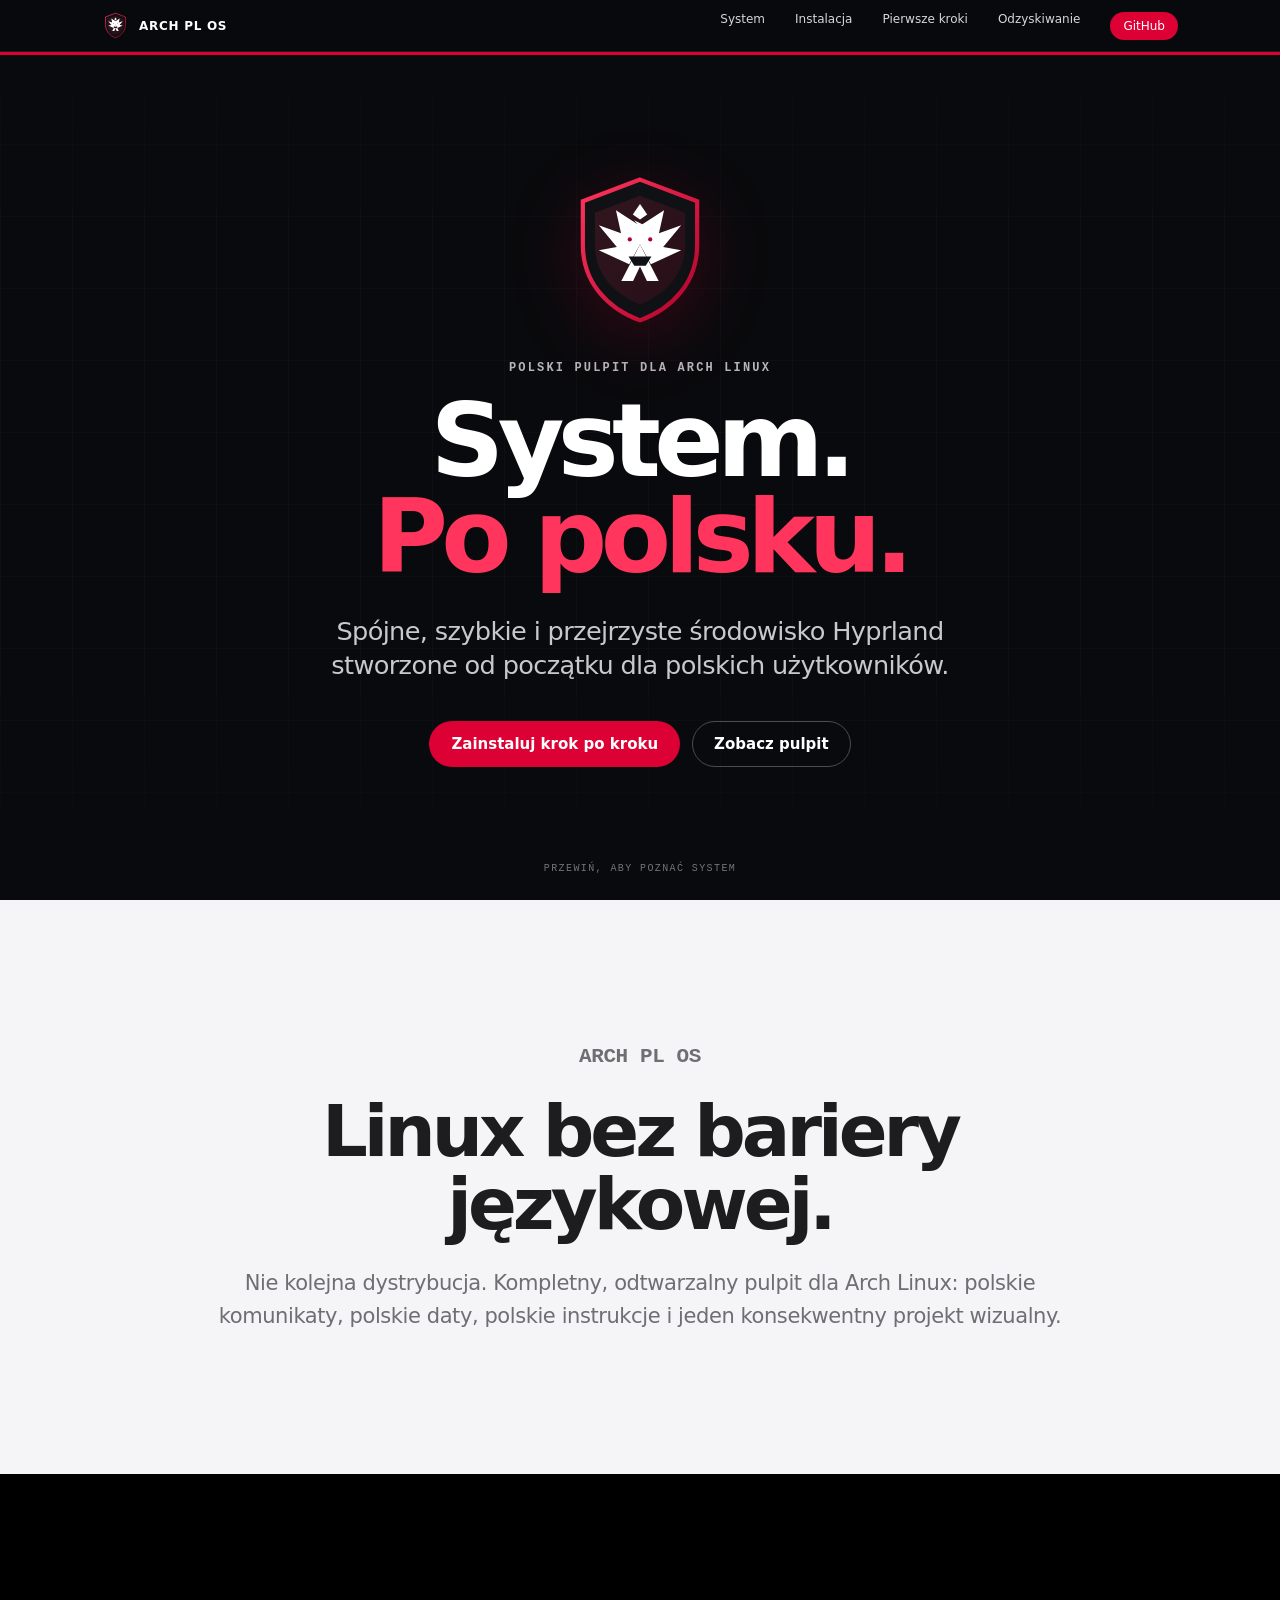
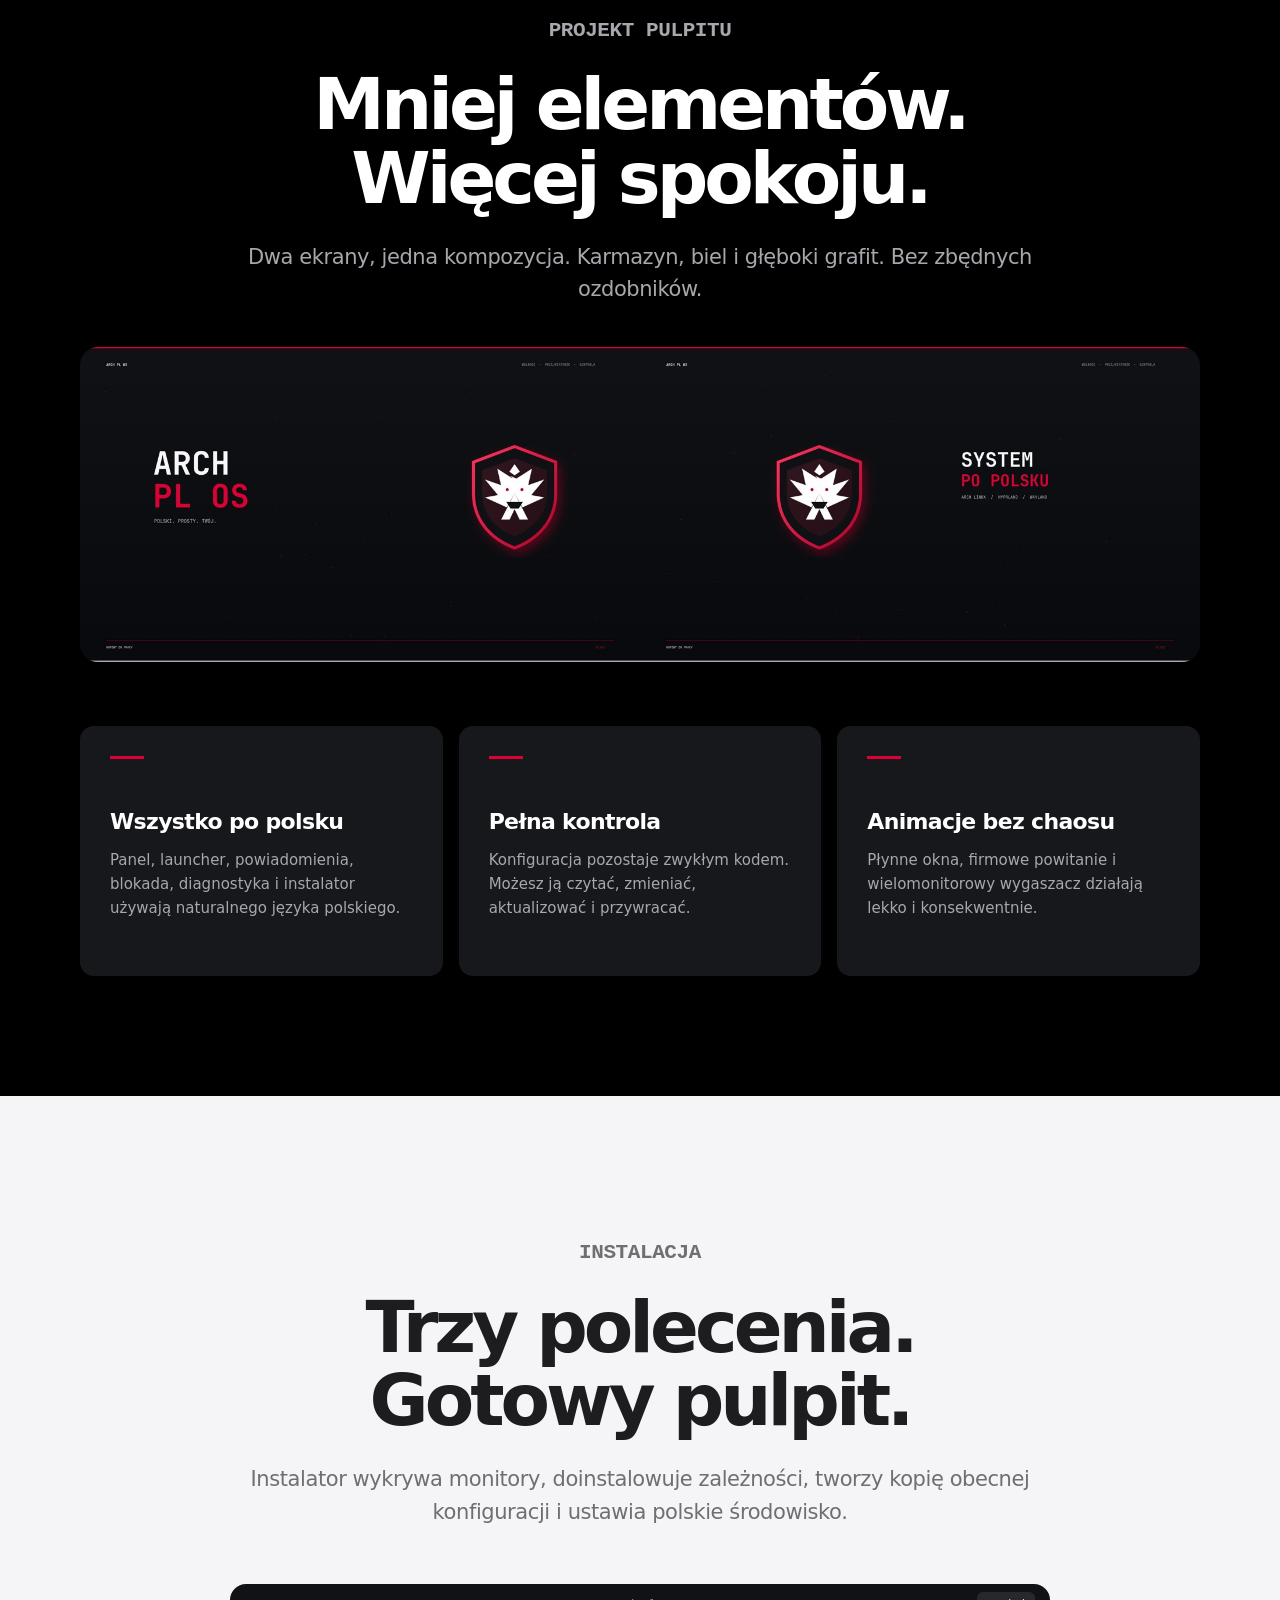
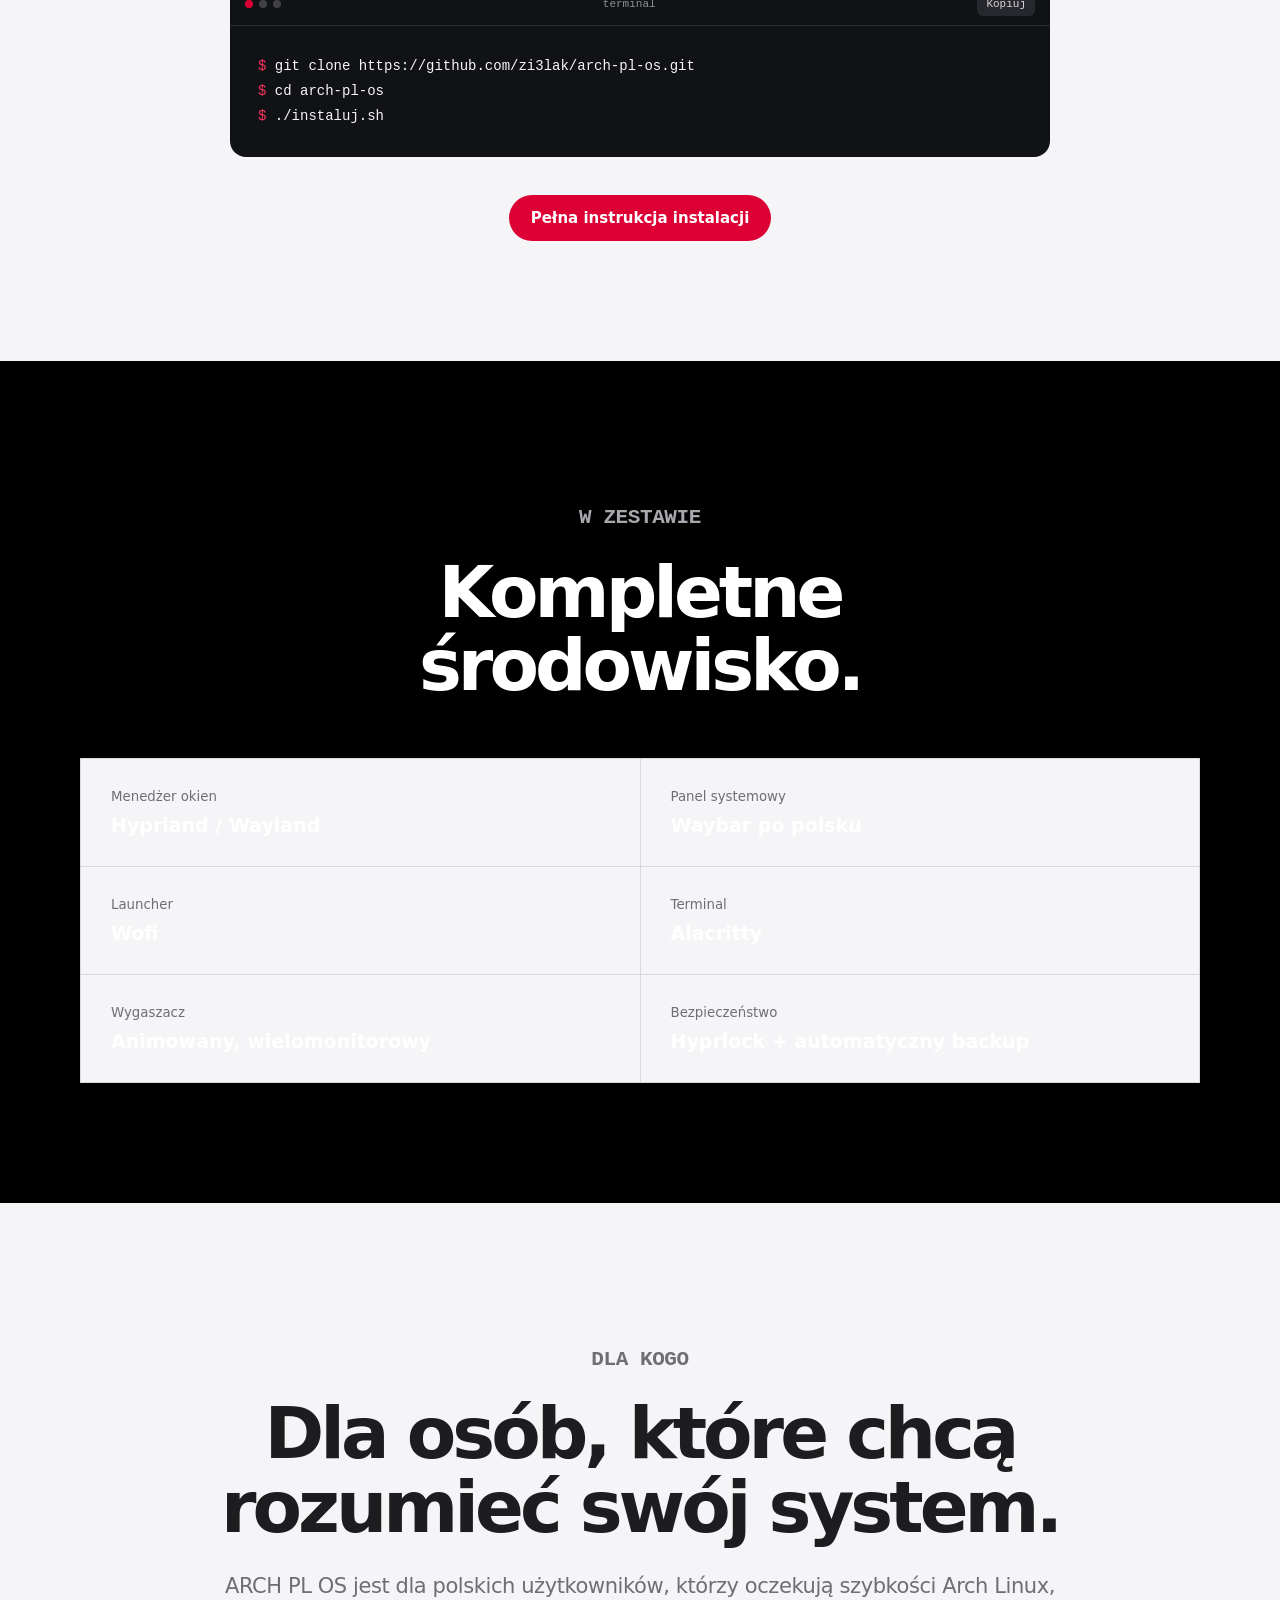
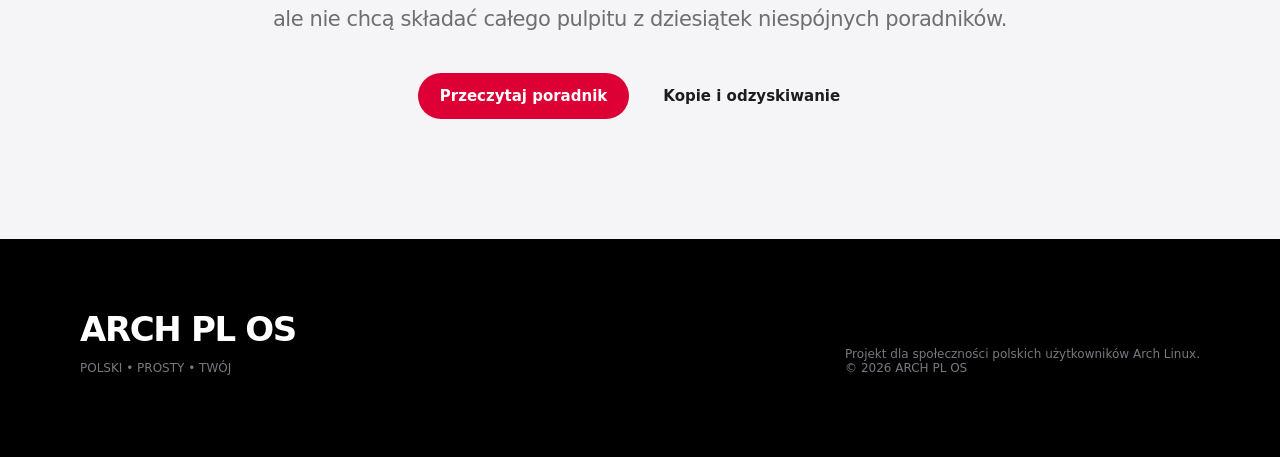
==== docs/index.html @ 4a1f014d "feat: uruchom ARCH PL OS dla polskich użytkowników" ====
<!doctype html>
<html lang="pl">
<head>
<meta charset="utf-8"><meta name="viewport" content="width=device-width,initial-scale=1">
<meta name="description" content="ARCH PL OS — minimalistyczny, całkowicie polski pulpit dla Arch Linux i Hyprland.">
<meta name="theme-color" content="#090a0d"><title>ARCH PL OS — system po polsku</title>
<link rel="icon" href="assets/logo.svg"><link rel="stylesheet" href="assets/strona.css">
</head>
<body>
<nav class="nav"><div class="nav-in"><a class="brand" href="index.html"><img src="assets/logo.svg" alt=""><span>ARCH PL OS</span></a><button class="menu" aria-label="Otwórz menu" aria-expanded="false">☰</button><div class="nav-links"><a href="#system">System</a><a href="instalacja.html">Instalacja</a><a href="pierwsze-kroki.html">Pierwsze kroki</a><a href="odzyskiwanie.html">Odzyskiwanie</a><a class="nav-cta" href="https://github.com/zi3lak/arch-pl-os">GitHub</a></div></div></nav>
<header class="hero"><div class="hero-grid"></div><div class="hero-content"><img class="hero-logo" src="assets/logo.svg" alt="Logo ARCH PL OS"><p class="eyebrow">Polski pulpit dla Arch Linux</p><h1>System.<br><span>Po polsku.</span></h1><p class="lead">Spójne, szybkie i przejrzyste środowisko Hyprland stworzone od początku dla polskich użytkowników.</p><div class="actions"><a class="btn btn-red" href="instalacja.html">Zainstaluj krok po kroku</a><a class="btn btn-ghost" href="#zobacz">Zobacz pulpit</a></div></div><div class="scroll-cue">PRZEWIŃ, ABY POZNAĆ SYSTEM</div></header>
<main>
<section class="section" id="system"><div class="wrap intro reveal"><p class="kicker">ARCH PL OS</p><h2>Linux bez bariery językowej.</h2><p>Nie kolejna dystrybucja. Kompletny, odtwarzalny pulpit dla Arch Linux: polskie komunikaty, polskie daty, polskie instrukcje i jeden konsekwentny projekt wizualny.</p></div></section>
<section class="section dark" id="zobacz"><div class="wrap"><div class="intro reveal"><p class="kicker">Projekt pulpitu</p><h2>Mniej elementów.<br>Więcej spokoju.</h2><p>Dwa ekrany, jedna kompozycja. Karmazyn, biel i głęboki grafit. Bez zbędnych ozdobników.</p></div><div class="screen reveal"><img src="assets/pulpit.jpg" alt="ARCH PL OS na dwóch monitorach 4K" loading="lazy"></div><div class="features">
<article class="feature reveal"><div class="feature-mark"></div><h3>Wszystko po polsku</h3><p>Panel, launcher, powiadomienia, blokada, diagnostyka i instalator używają naturalnego języka polskiego.</p></article>
<article class="feature reveal"><div class="feature-mark"></div><h3>Pełna kontrola</h3><p>Konfiguracja pozostaje zwykłym kodem. Możesz ją czytać, zmieniać, aktualizować i przywracać.</p></article>
<article class="feature reveal"><div class="feature-mark"></div><h3>Animacje bez chaosu</h3><p>Płynne okna, firmowe powitanie i wielomonitorowy wygaszacz działają lekko i konsekwentnie.</p></article>
</div></div></section>
<section class="section"><div class="wrap intro reveal"><p class="kicker">Instalacja</p><h2>Trzy polecenia.<br>Gotowy pulpit.</h2><p>Instalator wykrywa monitory, doinstalowuje zależności, tworzy kopię obecnej konfiguracji i ustawia polskie środowisko.</p></div><div class="install-box reveal"><div class="install-bar"><span class="dots"><i></i><i></i><i></i></span><span>terminal</span><button class="copy" data-copy="#instalacja-kod">Kopiuj</button></div><pre id="instalacja-kod"><code><span class="prompt">$</span> git clone https://github.com/zi3lak/arch-pl-os.git
<span class="prompt">$</span> cd arch-pl-os
<span class="prompt">$</span> ./instaluj.sh</code></pre></div><div class="actions"><a class="btn btn-red" href="instalacja.html">Pełna instrukcja instalacji</a></div></section>
<section class="section dark"><div class="wrap"><div class="intro reveal"><p class="kicker">W zestawie</p><h2>Kompletne środowisko.</h2></div><div class="specs reveal">
<div class="spec"><small>Menedżer okien</small><strong>Hyprland / Wayland</strong></div><div class="spec"><small>Panel systemowy</small><strong>Waybar po polsku</strong></div><div class="spec"><small>Launcher</small><strong>Wofi</strong></div><div class="spec"><small>Terminal</small><strong>Alacritty</strong></div><div class="spec"><small>Wygaszacz</small><strong>Animowany, wielomonitorowy</strong></div><div class="spec"><small>Bezpieczeństwo</small><strong>Hyprlock + automatyczny backup</strong></div>
</div></div></section>
<section class="section"><div class="wrap intro reveal"><p class="kicker">Dla kogo</p><h2>Dla osób, które chcą rozumieć swój system.</h2><p>ARCH PL OS jest dla polskich użytkowników, którzy oczekują szybkości Arch Linux, ale nie chcą składać całego pulpitu z dziesiątek niespójnych poradników.</p><div class="actions"><a class="btn btn-red" href="pierwsze-kroki.html">Przeczytaj poradnik</a><a class="btn" href="odzyskiwanie.html">Kopie i odzyskiwanie</a></div></div></section>
</main>
<footer class="footer"><div class="footer-in"><div><h2>ARCH PL OS</h2><p>POLSKI • PROSTY • TWÓJ</p></div><p>Projekt dla społeczności polskich użytkowników Arch Linux.<br>© 2026 ARCH PL OS</p></div></footer>
<script src="assets/strona.js"></script>
</body></html>
---- docs/assets/strona.css ----
:root{--red:#dc0034;--red2:#ff355d;--black:#090a0d;--ink:#1d1d1f;--paper:#f5f5f7;--white:#fff;--muted:#6e6e73;--line:#d7d7dc;--max:1120px}*{box-sizing:border-box}html{scroll-behavior:smooth}body{margin:0;font-family:system-ui,-apple-system,"Segoe UI",Roboto,Arial,sans-serif;color:var(--ink);background:var(--paper);-webkit-font-smoothing:antialiased}a{color:inherit;text-decoration:none}button{font:inherit}.nav{position:fixed;z-index:50;inset:0 0 auto;height:52px;background:rgba(9,10,13,.82);backdrop-filter:saturate(150%) blur(18px);color:#fff;border-bottom:1px solid rgba(255,255,255,.08)}.nav-in{max-width:var(--max);height:100%;margin:auto;padding:0 22px;display:flex;align-items:center;justify-content:space-between}.brand{display:flex;align-items:center;gap:10px;font-size:12px;font-weight:700;letter-spacing:.06em}.brand img{width:27px;height:27px}.nav-links{display:flex;gap:30px;font-size:12px;color:#d7d7dc}.nav-links a:hover{color:#fff}.nav-cta{padding:7px 13px;background:var(--red);border-radius:999px;color:#fff!important}.menu{display:none;border:0;background:none;color:#fff;font-size:22px}.hero{min-height:100svh;background:var(--black);color:#fff;display:grid;place-items:center;position:relative;overflow:hidden;padding:110px 24px 70px}.hero:before{content:"";position:absolute;left:0;right:0;top:52px;height:3px;background:var(--red)}.hero-grid{position:absolute;inset:0;background-image:linear-gradient(rgba(255,255,255,.025) 1px,transparent 1px),linear-gradient(90deg,rgba(255,255,255,.025) 1px,transparent 1px);background-size:72px 72px;mask-image:linear-gradient(to bottom,transparent,black 25%,black 75%,transparent)}.hero-content{position:relative;text-align:center;max-width:980px}.hero-logo{width:154px;height:154px;filter:drop-shadow(0 16px 34px rgba(220,0,52,.2));animation:oddech 5s ease-in-out infinite}.eyebrow{font:600 12px/1.3 ui-monospace,SFMono-Regular,Menlo,monospace;letter-spacing:.18em;color:#b5b5ba;text-transform:uppercase;margin:30px 0 16px}.hero h1{font-size:clamp(54px,8vw,112px);line-height:.94;letter-spacing:-.065em;margin:0;font-weight:700}.hero h1 span{color:var(--red2)}.lead{font-size:clamp(19px,2vw,27px);line-height:1.35;color:#c8c8cd;max-width:680px;margin:28px auto 0;letter-spacing:-.025em}.actions{display:flex;justify-content:center;gap:12px;margin-top:38px;flex-wrap:wrap}.btn{display:inline-flex;align-items:center;justify-content:center;min-height:46px;padding:0 21px;border-radius:999px;border:1px solid transparent;font-size:15px;font-weight:600;cursor:pointer}.btn-red{background:var(--red);color:#fff}.btn-red:hover{background:var(--red2)}.btn-ghost{border-color:#4b4c52;color:#fff;background:transparent}.btn-ghost:hover{border-color:#fff}.scroll-cue{position:absolute;bottom:26px;font:10px ui-monospace,monospace;color:#73747a;letter-spacing:.14em}.section{padding:120px 24px}.wrap{max-width:var(--max);margin:auto}.intro{text-align:center;max-width:850px;margin:auto}.kicker{font:700 12px ui-monospace,monospace;letter-spacing:.16em;color:var(--red);text-transform:uppercase}.section h2{font-size:clamp(40px,6vw,72px);line-height:1.02;letter-spacing:-.055em;margin:20px 0 26px}.intro p,.body-lg{font-size:21px;line-height:1.55;color:var(--muted);letter-spacing:-.02em}.screen{padding-top:20px}.screen img{display:block;width:100%;border-radius:18px;box-shadow:0 32px 90px rgba(0,0,0,.2)}.dark{background:#000;color:#fff}.dark .body-lg,.dark .intro p{color:#a7a7ad}.features{display:grid;grid-template-columns:repeat(3,1fr);gap:16px;margin-top:64px}.feature{background:#17181c;border-radius:14px;padding:30px;min-height:250px}.feature-mark{width:34px;height:3px;background:var(--red);margin-bottom:50px}.feature h3{font-size:22px;letter-spacing:-.03em;margin:0 0 14px}.feature p{color:#a7a7ad;line-height:1.6;margin:0;font-size:15px}.install-box{max-width:820px;margin:55px auto 0;background:#111216;color:#f7f7f9;border-radius:16px;overflow:hidden;text-align:left}.install-bar{height:42px;padding:0 15px;display:flex;align-items:center;justify-content:space-between;border-bottom:1px solid #2a2b30;font:11px ui-monospace,monospace;color:#8f9098}.dots{display:flex;gap:6px}.dots i{display:block;width:8px;height:8px;border-radius:50%;background:#404147}.dots i:first-child{background:var(--red)}pre{margin:0;padding:28px;overflow:auto;font:14px/1.8 ui-monospace,SFMono-Regular,Menlo,monospace}code .prompt{color:var(--red2)}.copy{border:0;background:#27282d;color:#d7d7dc;border-radius:6px;padding:6px 9px;font:11px ui-monospace,monospace;cursor:pointer}.copy:hover{color:#fff}.steps{counter-reset:krok;max-width:840px;margin:55px auto 0}.step{counter-increment:krok;display:grid;grid-template-columns:56px 1fr;gap:22px;padding:30px 0;border-top:1px solid var(--line)}.step:before{content:counter(krok,decimal-leading-zero);font:700 13px ui-monospace,monospace;color:var(--red)}.step h3{margin:0 0 8px;font-size:21px}.step p{margin:0;color:var(--muted);line-height:1.6}.specs{display:grid;grid-template-columns:1fr 1fr;gap:1px;background:var(--line);border:1px solid var(--line);margin-top:55px}.spec{background:var(--paper);padding:30px}.spec small{display:block;color:var(--muted);margin-bottom:10px}.spec strong{font-size:19px}.footer{background:#000;color:#fff;padding:70px 24px}.footer-in{max-width:var(--max);margin:auto;display:flex;justify-content:space-between;align-items:end;gap:30px}.footer h2{font-size:34px;letter-spacing:-.04em;margin:0}.footer p{color:#777880;font-size:12px}.subhero{padding:150px 24px 80px;background:#fff;border-bottom:1px solid var(--line)}.subhero .wrap{max-width:880px}.subhero h1{font-size:clamp(46px,7vw,84px);line-height:1;letter-spacing:-.06em;margin:18px 0}.subhero p{font-size:21px;color:var(--muted);line-height:1.5}.article{max-width:880px;margin:auto;padding:80px 24px 120px}.article h2{font-size:34px;letter-spacing:-.04em;margin:70px 0 20px}.article h3{font-size:22px;margin:42px 0 14px}.article p,.article li{font-size:17px;line-height:1.7;color:#4d4e54}.article ol,.article ul{padding-left:25px}.note{border-left:3px solid var(--red);background:#fff;padding:20px 24px;margin:28px 0}.code{background:#111216;color:#f7f7f9;border-radius:12px;padding:22px;overflow:auto;font:14px/1.7 ui-monospace,monospace}.reveal{opacity:0;transform:translateY(28px);transition:opacity .8s ease,transform .8s cubic-bezier(.22,1,.36,1)}.reveal.widoczny{opacity:1;transform:none}@keyframes oddech{50%{transform:translateY(-8px);filter:drop-shadow(0 20px 42px rgba(220,0,52,.32))}}@media(prefers-reduced-motion:reduce){*{scroll-behavior:auto!important}.hero-logo{animation:none}.reveal{opacity:1;transform:none;transition:none}}@media(max-width:760px){.nav-links{display:none;position:absolute;top:52px;left:0;right:0;background:#090a0d;padding:25px;flex-direction:column}.nav-links.otwarte{display:flex}.menu{display:block}.features{grid-template-columns:1fr}.section{padding:85px 20px}.specs{grid-template-columns:1fr}.footer-in{align-items:start;flex-direction:column}.hero h1{font-size:56px}.hero-logo{width:120px;height:120px}}
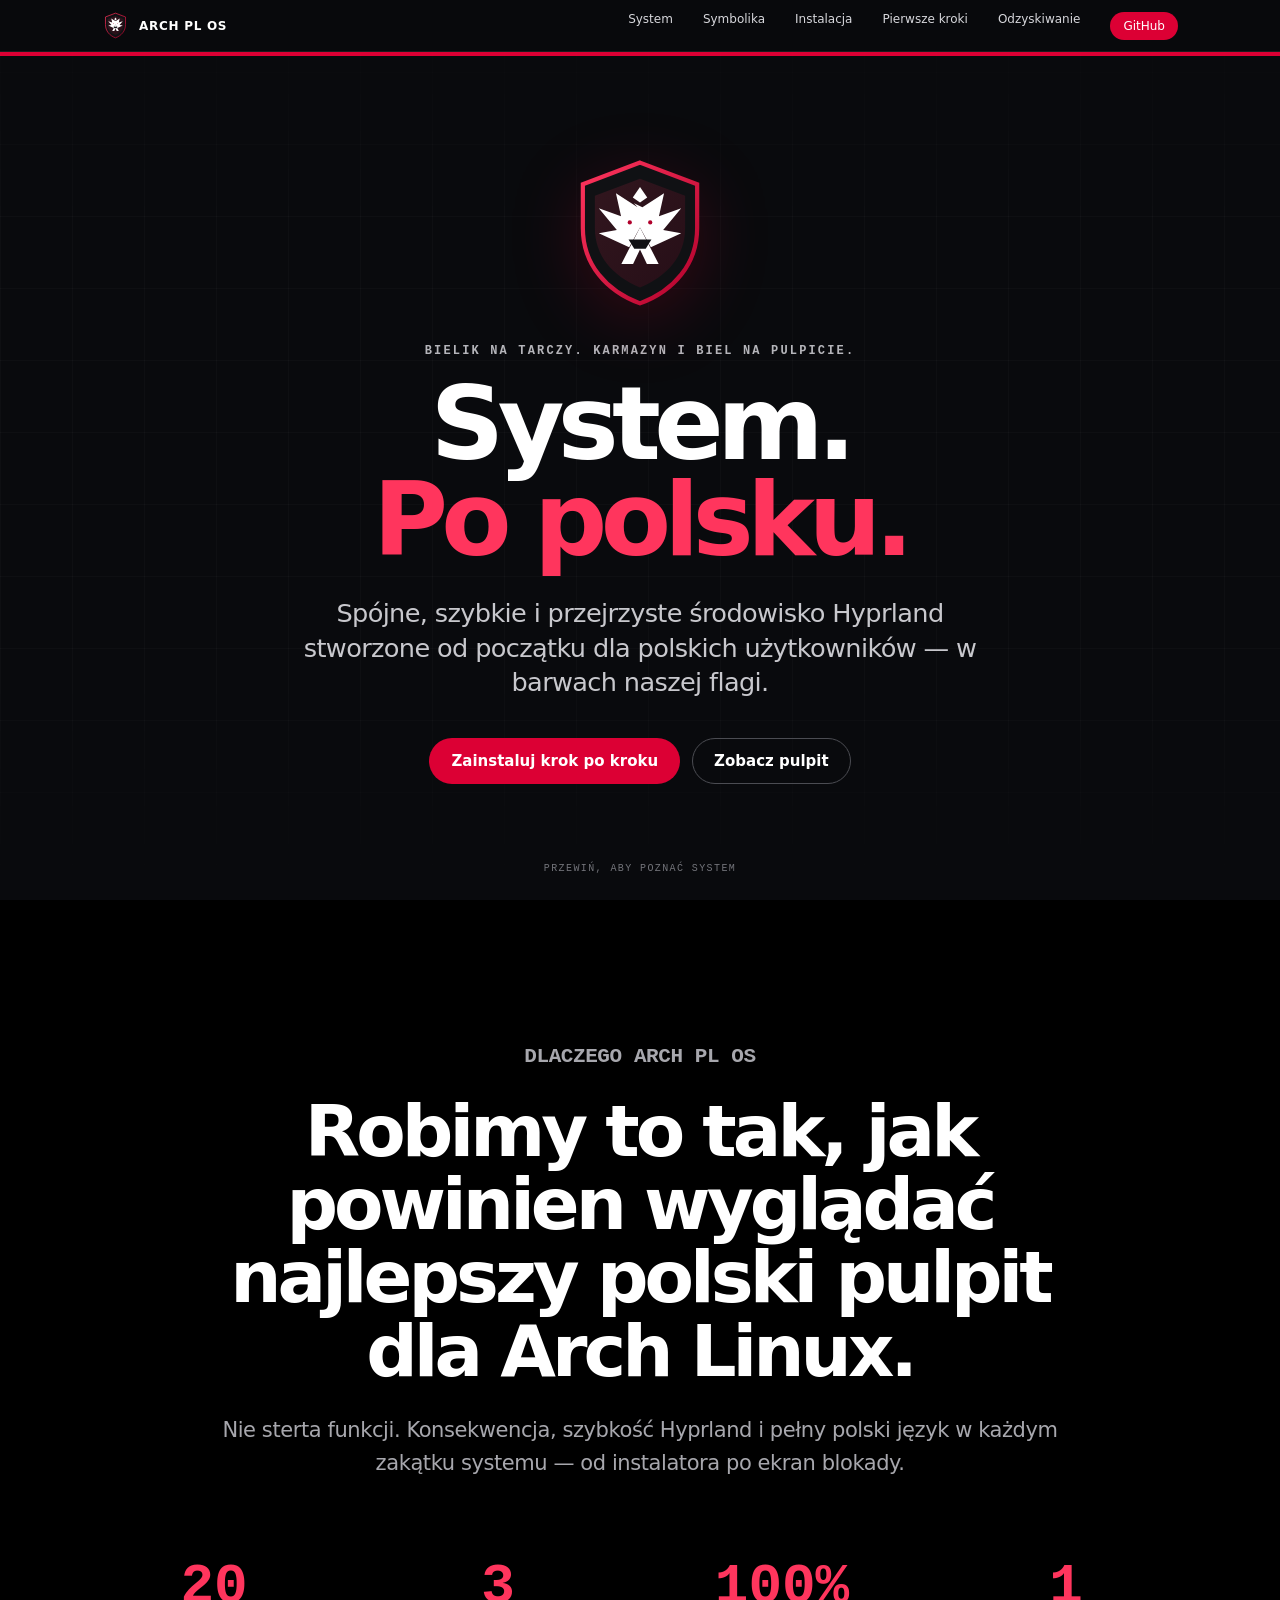
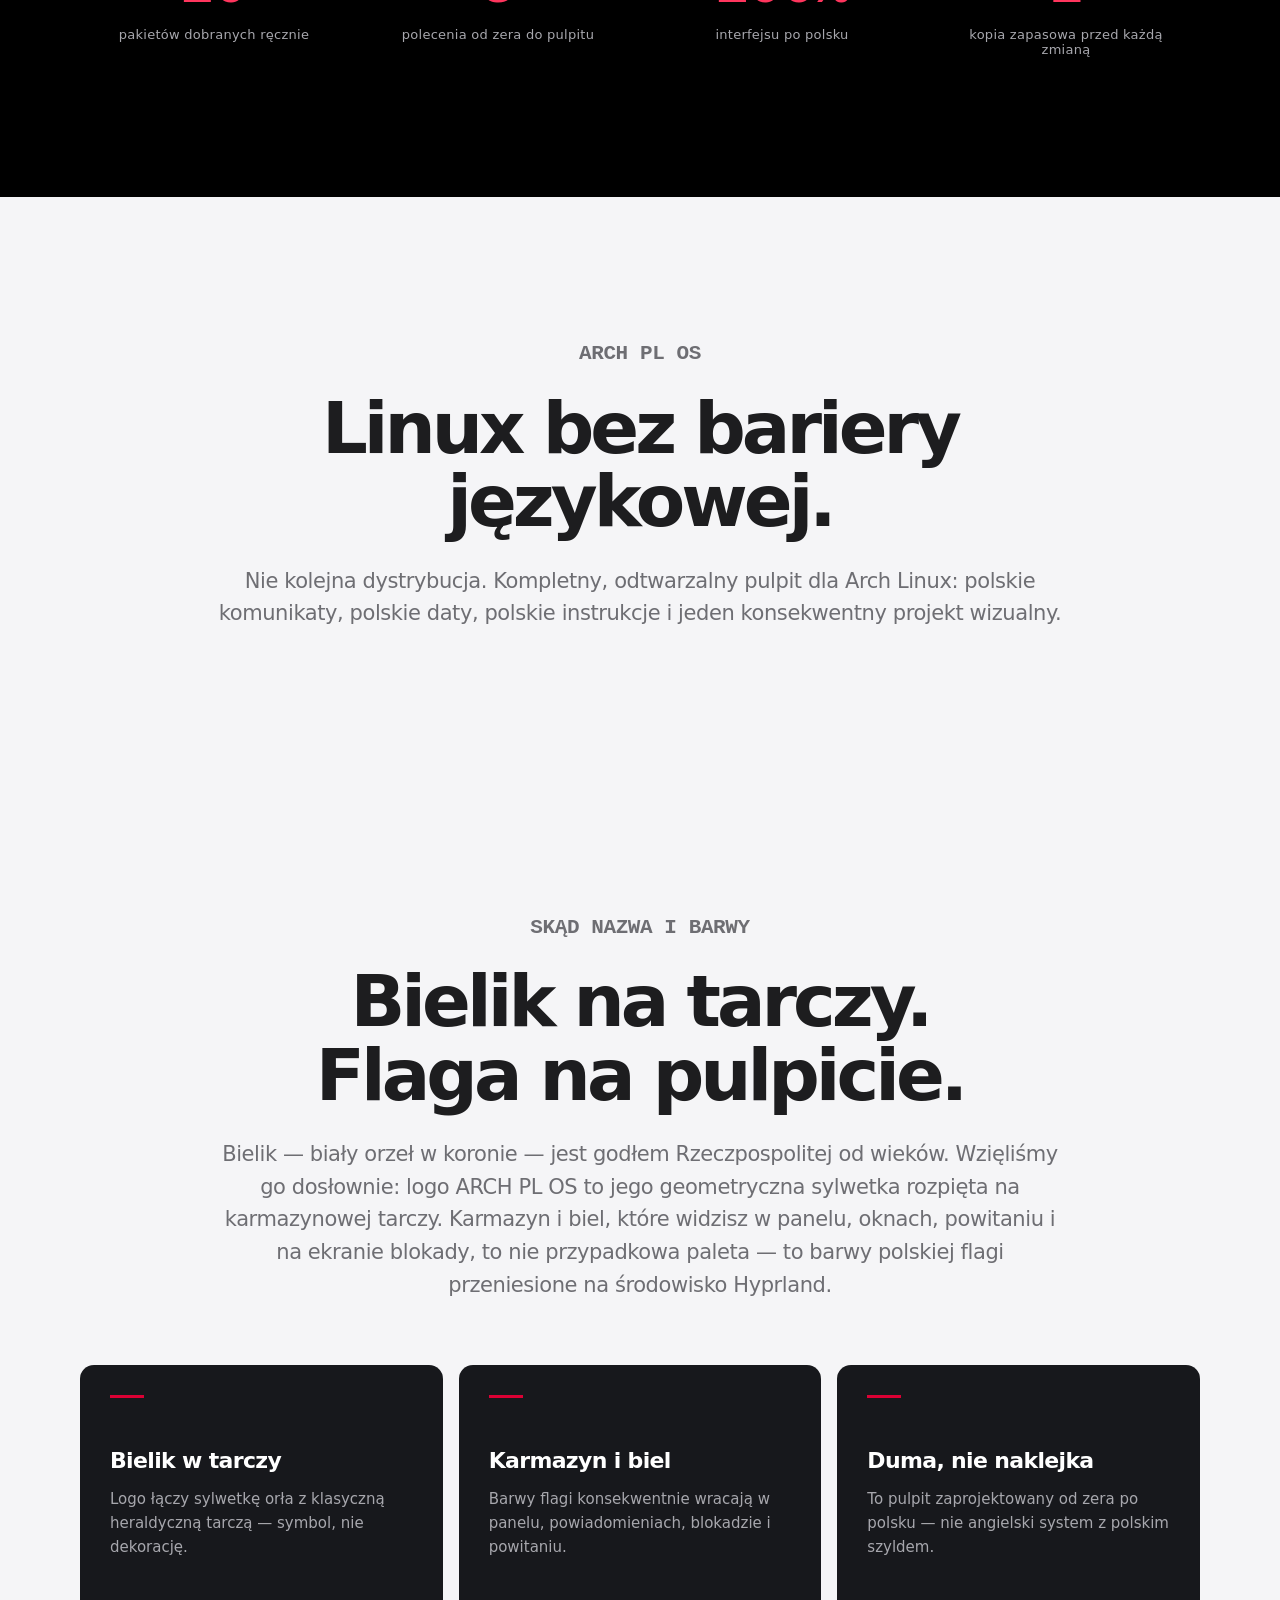
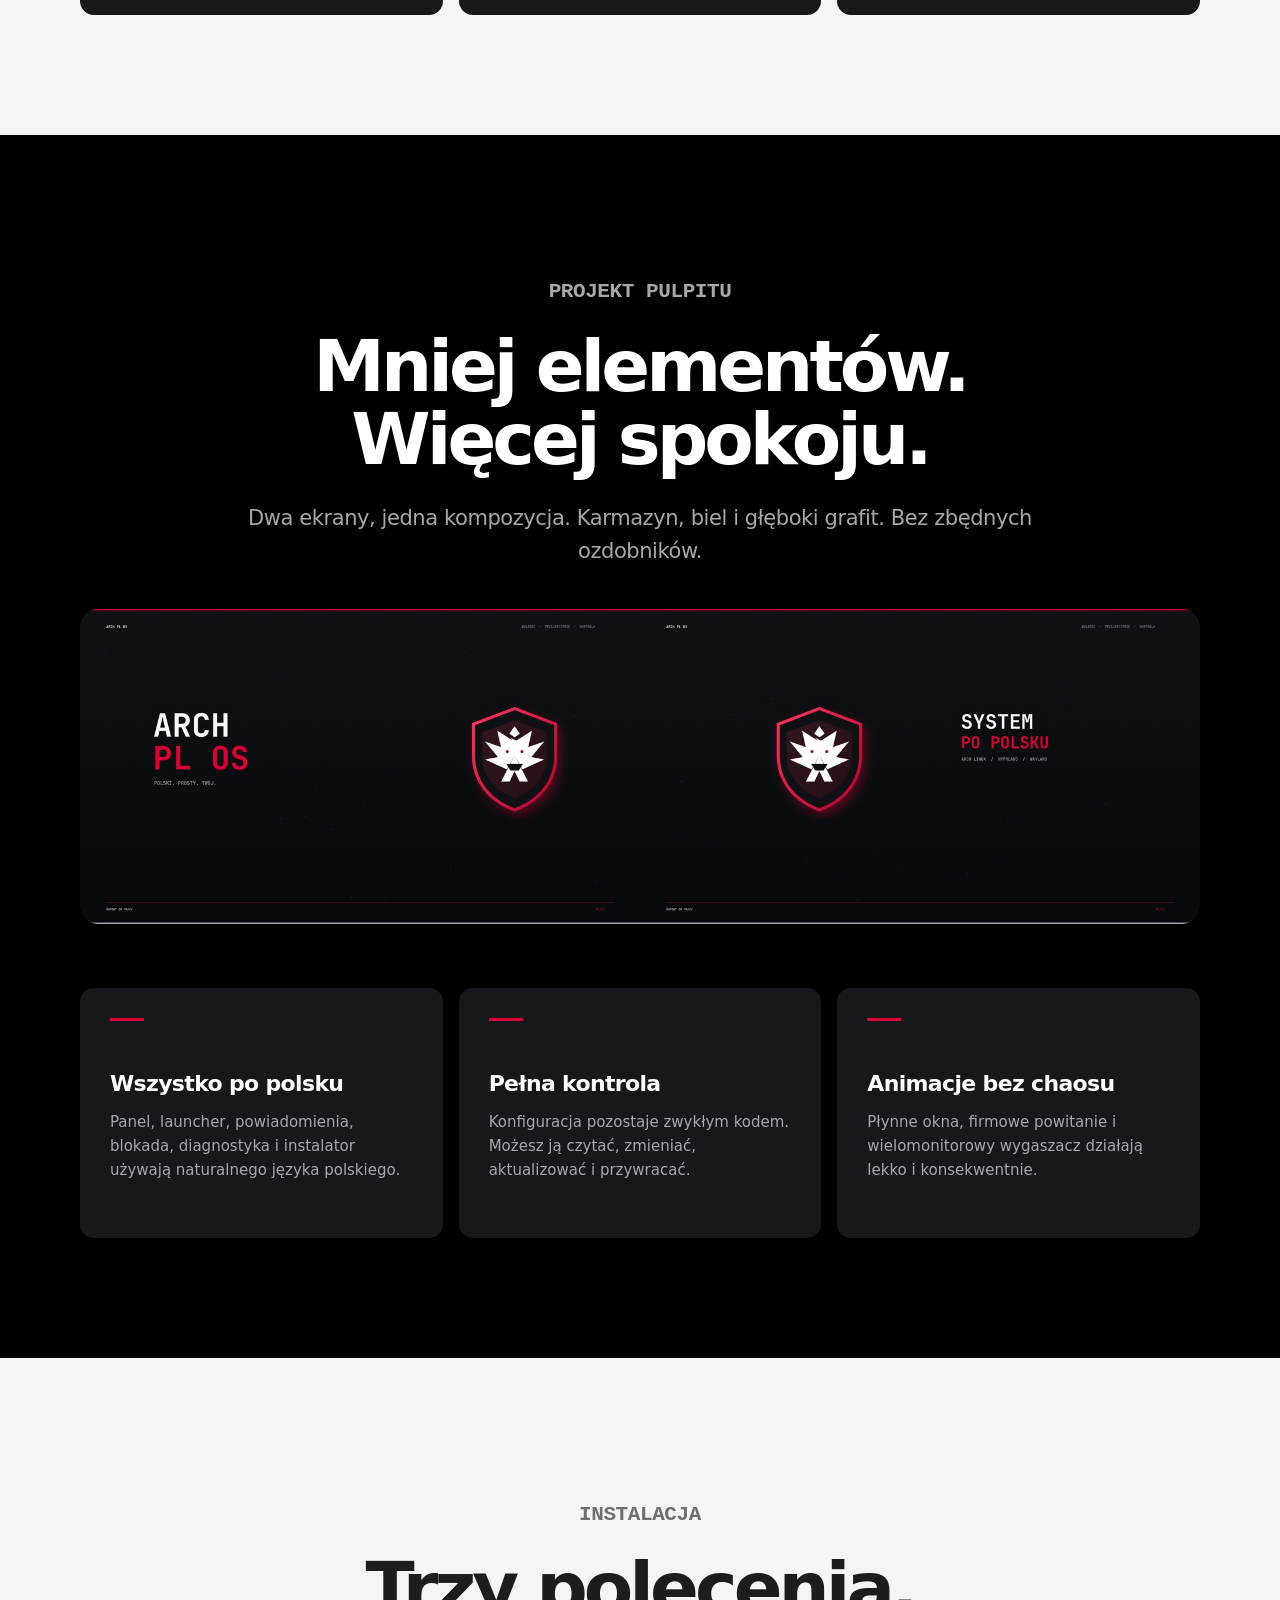
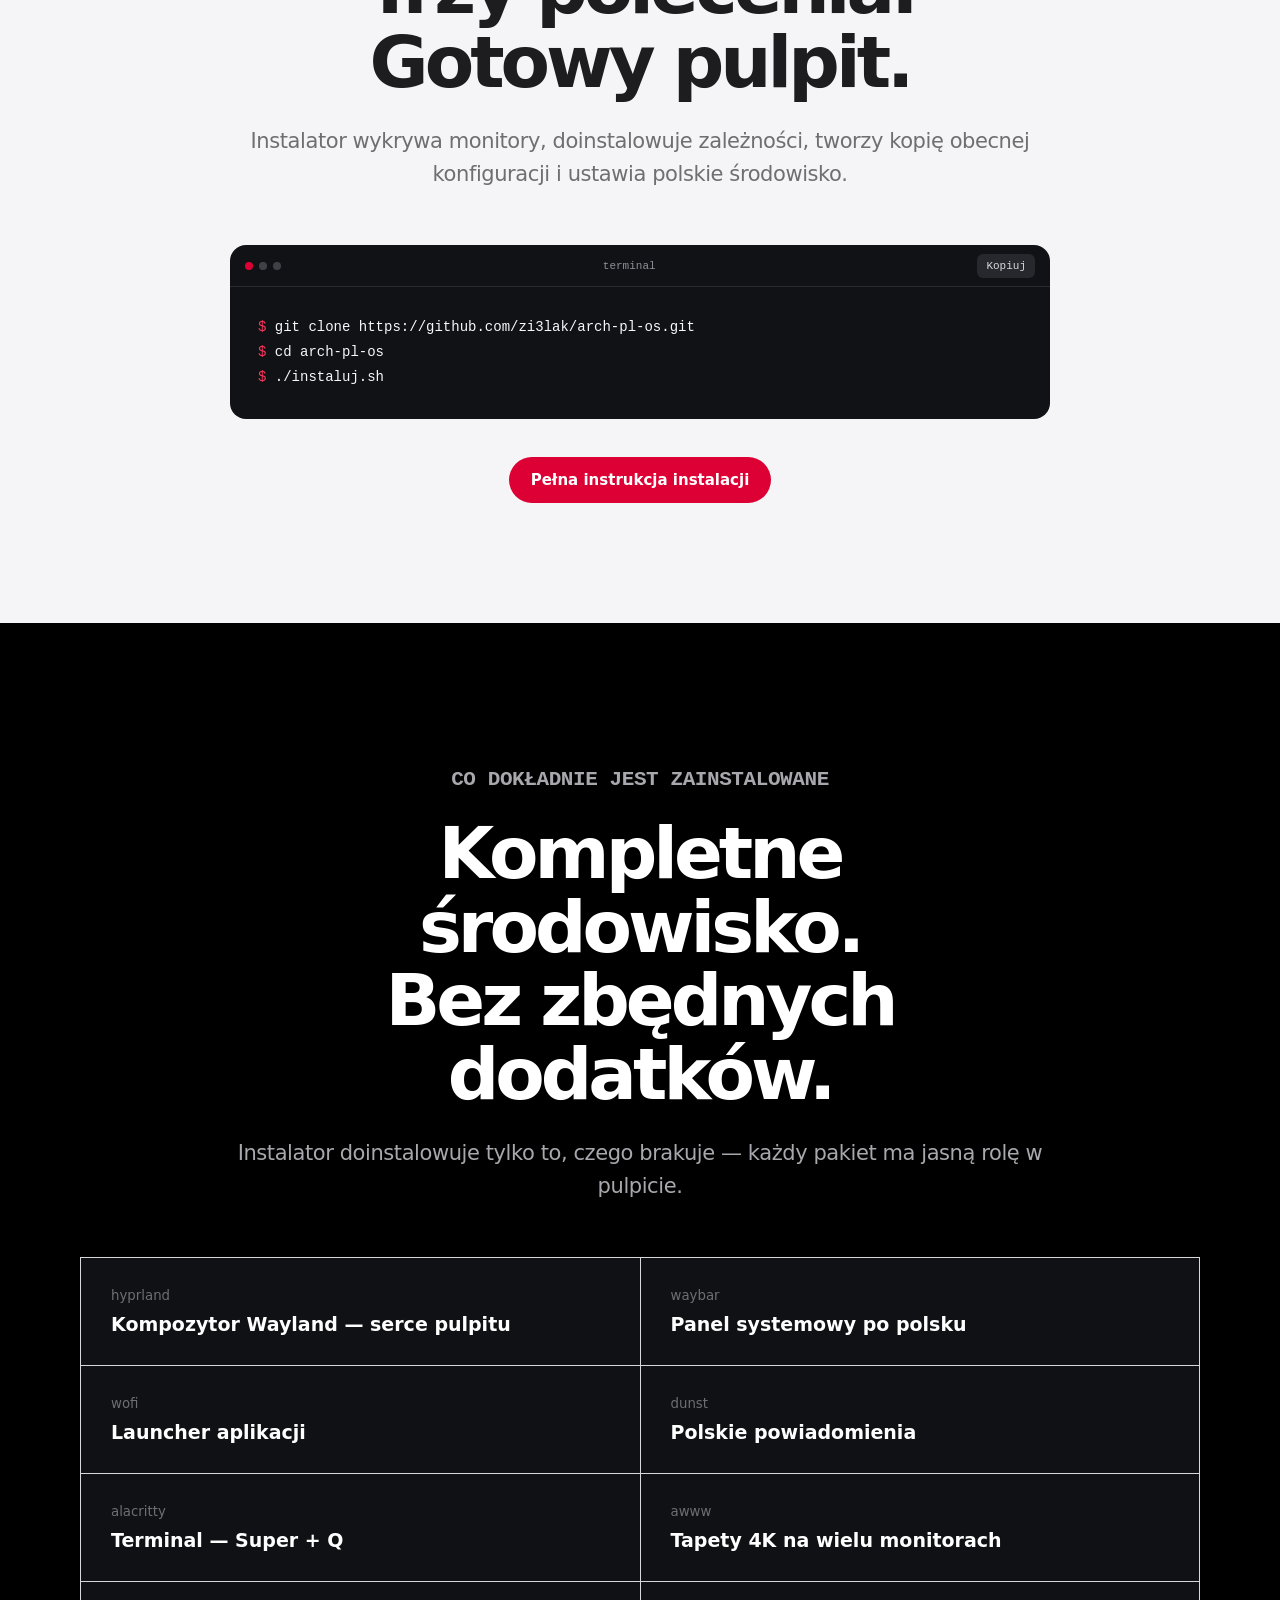
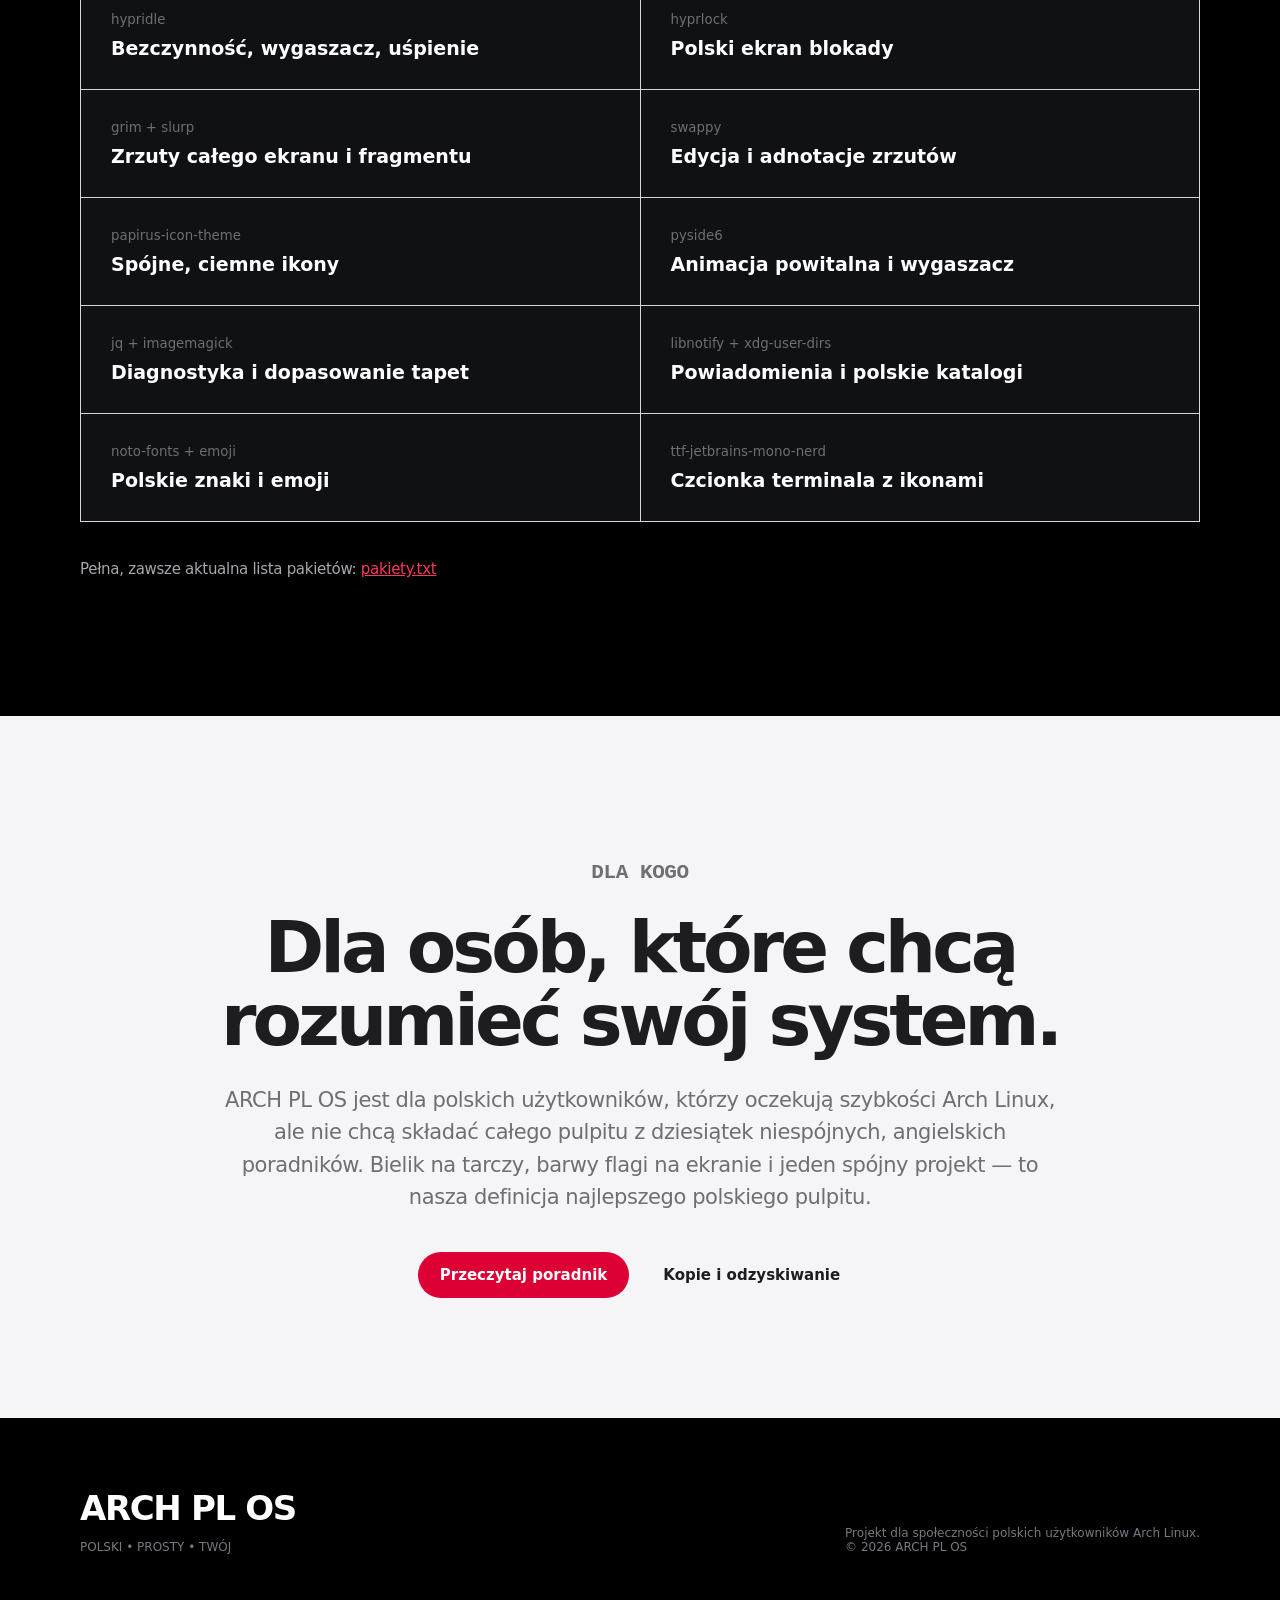
==== commit 8231dd8e: "feat: symbolika Bielika i flagi, poradnik instalacji z fotografiami Rozbudowuje README i strone proj" ====
--- a/docs/index.html
+++ b/docs/index.html
@@ -2,15 +2,24 @@
 <html lang="pl">
 <head>
 <meta charset="utf-8"><meta name="viewport" content="width=device-width,initial-scale=1">
-<meta name="description" content="ARCH PL OS — minimalistyczny, całkowicie polski pulpit dla Arch Linux i Hyprland.">
+<meta name="description" content="ARCH PL OS — najlepszy polski pulpit dla Arch Linux i Hyprland. Bielik w karmazynowej tarczy, barwy flagi i w pełni polski interfejs.">
 <meta name="theme-color" content="#090a0d"><title>ARCH PL OS — system po polsku</title>
 <link rel="icon" href="assets/logo.svg"><link rel="stylesheet" href="assets/strona.css">
 </head>
 <body>
-<nav class="nav"><div class="nav-in"><a class="brand" href="index.html"><img src="assets/logo.svg" alt=""><span>ARCH PL OS</span></a><button class="menu" aria-label="Otwórz menu" aria-expanded="false">☰</button><div class="nav-links"><a href="#system">System</a><a href="instalacja.html">Instalacja</a><a href="pierwsze-kroki.html">Pierwsze kroki</a><a href="odzyskiwanie.html">Odzyskiwanie</a><a class="nav-cta" href="https://github.com/zi3lak/arch-pl-os">GitHub</a></div></div></nav>
-<header class="hero"><div class="hero-grid"></div><div class="hero-content"><img class="hero-logo" src="assets/logo.svg" alt="Logo ARCH PL OS"><p class="eyebrow">Polski pulpit dla Arch Linux</p><h1>System.<br><span>Po polsku.</span></h1><p class="lead">Spójne, szybkie i przejrzyste środowisko Hyprland stworzone od początku dla polskich użytkowników.</p><div class="actions"><a class="btn btn-red" href="instalacja.html">Zainstaluj krok po kroku</a><a class="btn btn-ghost" href="#zobacz">Zobacz pulpit</a></div></div><div class="scroll-cue">PRZEWIŃ, ABY POZNAĆ SYSTEM</div></header>
+<nav class="nav"><div class="nav-in"><a class="brand" href="index.html"><img src="assets/logo.svg" alt=""><span>ARCH PL OS</span></a><button class="menu" aria-label="Otwórz menu" aria-expanded="false">☰</button><div class="nav-links"><a href="#system">System</a><a href="#symbolika">Symbolika</a><a href="instalacja.html">Instalacja</a><a href="pierwsze-kroki.html">Pierwsze kroki</a><a href="odzyskiwanie.html">Odzyskiwanie</a><a class="nav-cta" href="https://github.com/zi3lak/arch-pl-os">GitHub</a></div></div></nav>
+<header class="hero"><div class="hero-grid"></div><div class="hero-content"><img class="hero-logo" src="assets/logo.svg" alt="Stylizowany Bielik w karmazynowej tarczy — logo ARCH PL OS"><p class="eyebrow">Bielik na tarczy. Karmazyn i biel na pulpicie.</p><h1>System.<br><span>Po polsku.</span></h1><p class="lead">Spójne, szybkie i przejrzyste środowisko Hyprland stworzone od początku dla polskich użytkowników — w barwach naszej flagi.</p><div class="actions"><a class="btn btn-red" href="instalacja.html">Zainstaluj krok po kroku</a><a class="btn btn-ghost" href="#zobacz">Zobacz pulpit</a></div></div><div class="scroll-cue">PRZEWIŃ, ABY POZNAĆ SYSTEM</div></header>
 <main>
+<section class="section dark"><div class="wrap"><div class="intro reveal"><p class="kicker">Dlaczego ARCH PL OS</p><h2>Robimy to tak, jak powinien wyglądać najlepszy polski pulpit dla Arch Linux.</h2><p>Nie sterta funkcji. Konsekwencja, szybkość Hyprland i pełny polski język w każdym zakątku systemu — od instalatora po ekran blokady.</p></div>
+<div class="stats reveal">
+<div class="stat"><span class="stat-num" data-target="20">0</span><small>pakietów dobranych ręcznie</small></div>
+<div class="stat"><span class="stat-num" data-target="3">0</span><small>polecenia od zera do pulpitu</small></div>
+<div class="stat"><span class="stat-num" data-target="100" data-suffix="%">0</span><small>interfejsu po polsku</small></div>
+<div class="stat"><span class="stat-num" data-target="1">0</span><small>kopia zapasowa przed każdą zmianą</small></div>
+</div></div></section>
 <section class="section" id="system"><div class="wrap intro reveal"><p class="kicker">ARCH PL OS</p><h2>Linux bez bariery językowej.</h2><p>Nie kolejna dystrybucja. Kompletny, odtwarzalny pulpit dla Arch Linux: polskie komunikaty, polskie daty, polskie instrukcje i jeden konsekwentny projekt wizualny.</p></div></section>
+<section class="section" id="symbolika"><div class="wrap"><div class="intro reveal"><p class="kicker">Skąd nazwa i barwy</p><h2>Bielik na tarczy.<br>Flaga na pulpicie.</h2><p>Bielik — biały orzeł w koronie — jest godłem Rzeczpospolitej od wieków. Wzięliśmy go dosłownie: logo ARCH PL OS to jego geometryczna sylwetka rozpięta na karmazynowej tarczy. Karmazyn i biel, które widzisz w panelu, oknach, powitaniu i na ekranie blokady, to nie przypadkowa paleta — to barwy polskiej flagi przeniesione na środowisko Hyprland.</p></div>
+<div class="features"><article class="feature reveal"><div class="feature-mark"></div><h3>Bielik w tarczy</h3><p>Logo łączy sylwetkę orła z klasyczną heraldyczną tarczą — symbol, nie dekorację.</p></article><article class="feature reveal"><div class="feature-mark"></div><h3>Karmazyn i biel</h3><p>Barwy flagi konsekwentnie wracają w panelu, powiadomieniach, blokadzie i powitaniu.</p></article><article class="feature reveal"><div class="feature-mark"></div><h3>Duma, nie naklejka</h3><p>To pulpit zaprojektowany od zera po polsku — nie angielski system z polskim szyldem.</p></article></div></div></section>
 <section class="section dark" id="zobacz"><div class="wrap"><div class="intro reveal"><p class="kicker">Projekt pulpitu</p><h2>Mniej elementów.<br>Więcej spokoju.</h2><p>Dwa ekrany, jedna kompozycja. Karmazyn, biel i głęboki grafit. Bez zbędnych ozdobników.</p></div><div class="screen reveal"><img src="assets/pulpit.jpg" alt="ARCH PL OS na dwóch monitorach 4K" loading="lazy"></div><div class="features">
 <article class="feature reveal"><div class="feature-mark"></div><h3>Wszystko po polsku</h3><p>Panel, launcher, powiadomienia, blokada, diagnostyka i instalator używają naturalnego języka polskiego.</p></article>
 <article class="feature reveal"><div class="feature-mark"></div><h3>Pełna kontrola</h3><p>Konfiguracja pozostaje zwykłym kodem. Możesz ją czytać, zmieniać, aktualizować i przywracać.</p></article>
@@ -19,10 +28,10 @@
 <section class="section"><div class="wrap intro reveal"><p class="kicker">Instalacja</p><h2>Trzy polecenia.<br>Gotowy pulpit.</h2><p>Instalator wykrywa monitory, doinstalowuje zależności, tworzy kopię obecnej konfiguracji i ustawia polskie środowisko.</p></div><div class="install-box reveal"><div class="install-bar"><span class="dots"><i></i><i></i><i></i></span><span>terminal</span><button class="copy" data-copy="#instalacja-kod">Kopiuj</button></div><pre id="instalacja-kod"><code><span class="prompt">$</span> git clone https://github.com/zi3lak/arch-pl-os.git
 <span class="prompt">$</span> cd arch-pl-os
 <span class="prompt">$</span> ./instaluj.sh</code></pre></div><div class="actions"><a class="btn btn-red" href="instalacja.html">Pełna instrukcja instalacji</a></div></section>
-<section class="section dark"><div class="wrap"><div class="intro reveal"><p class="kicker">W zestawie</p><h2>Kompletne środowisko.</h2></div><div class="specs reveal">
-<div class="spec"><small>Menedżer okien</small><strong>Hyprland / Wayland</strong></div><div class="spec"><small>Panel systemowy</small><strong>Waybar po polsku</strong></div><div class="spec"><small>Launcher</small><strong>Wofi</strong></div><div class="spec"><small>Terminal</small><strong>Alacritty</strong></div><div class="spec"><small>Wygaszacz</small><strong>Animowany, wielomonitorowy</strong></div><div class="spec"><small>Bezpieczeństwo</small><strong>Hyprlock + automatyczny backup</strong></div>
-</div></div></section>
-<section class="section"><div class="wrap intro reveal"><p class="kicker">Dla kogo</p><h2>Dla osób, które chcą rozumieć swój system.</h2><p>ARCH PL OS jest dla polskich użytkowników, którzy oczekują szybkości Arch Linux, ale nie chcą składać całego pulpitu z dziesiątek niespójnych poradników.</p><div class="actions"><a class="btn btn-red" href="pierwsze-kroki.html">Przeczytaj poradnik</a><a class="btn" href="odzyskiwanie.html">Kopie i odzyskiwanie</a></div></div></section>
+<section class="section dark"><div class="wrap"><div class="intro reveal"><p class="kicker">Co dokładnie jest zainstalowane</p><h2>Kompletne środowisko.<br>Bez zbędnych dodatków.</h2><p>Instalator doinstalowuje tylko to, czego brakuje — każdy pakiet ma jasną rolę w pulpicie.</p></div><div class="specs reveal">
+<div class="spec"><small>hyprland</small><strong>Kompozytor Wayland — serce pulpitu</strong></div><div class="spec"><small>waybar</small><strong>Panel systemowy po polsku</strong></div><div class="spec"><small>wofi</small><strong>Launcher aplikacji</strong></div><div class="spec"><small>dunst</small><strong>Polskie powiadomienia</strong></div><div class="spec"><small>alacritty</small><strong>Terminal — Super + Q</strong></div><div class="spec"><small>awww</small><strong>Tapety 4K na wielu monitorach</strong></div><div class="spec"><small>hypridle</small><strong>Bezczynność, wygaszacz, uśpienie</strong></div><div class="spec"><small>hyprlock</small><strong>Polski ekran blokady</strong></div><div class="spec"><small>grim + slurp</small><strong>Zrzuty całego ekranu i fragmentu</strong></div><div class="spec"><small>swappy</small><strong>Edycja i adnotacje zrzutów</strong></div><div class="spec"><small>papirus-icon-theme</small><strong>Spójne, ciemne ikony</strong></div><div class="spec"><small>pyside6</small><strong>Animacja powitalna i wygaszacz</strong></div><div class="spec"><small>jq + imagemagick</small><strong>Diagnostyka i dopasowanie tapet</strong></div><div class="spec"><small>libnotify + xdg-user-dirs</small><strong>Powiadomienia i polskie katalogi</strong></div><div class="spec"><small>noto-fonts + emoji</small><strong>Polskie znaki i emoji</strong></div><div class="spec"><small>ttf-jetbrains-mono-nerd</small><strong>Czcionka terminala z ikonami</strong></div>
+</div><p class="body-lg" style="margin-top:36px;font-size:15px">Pełna, zawsze aktualna lista pakietów: <a href="https://github.com/zi3lak/arch-pl-os/blob/main/pakiety.txt" style="color:var(--red2);text-decoration:underline">pakiety.txt</a></p></div></section>
+<section class="section"><div class="wrap intro reveal"><p class="kicker">Dla kogo</p><h2>Dla osób, które chcą rozumieć swój system.</h2><p>ARCH PL OS jest dla polskich użytkowników, którzy oczekują szybkości Arch Linux, ale nie chcą składać całego pulpitu z dziesiątek niespójnych, angielskich poradników. Bielik na tarczy, barwy flagi na ekranie i jeden spójny projekt — to nasza definicja najlepszego polskiego pulpitu.</p><div class="actions"><a class="btn btn-red" href="pierwsze-kroki.html">Przeczytaj poradnik</a><a class="btn" href="odzyskiwanie.html">Kopie i odzyskiwanie</a></div></div></section>
 </main>
 <footer class="footer"><div class="footer-in"><div><h2>ARCH PL OS</h2><p>POLSKI • PROSTY • TWÓJ</p></div><p>Projekt dla społeczności polskich użytkowników Arch Linux.<br>© 2026 ARCH PL OS</p></div></footer>
 <script src="assets/strona.js"></script>
--- a/docs/assets/strona.css
+++ b/docs/assets/strona.css
@@ -1 +1,9 @@
-:root{--red:#dc0034;--red2:#ff355d;--black:#090a0d;--ink:#1d1d1f;--paper:#f5f5f7;--white:#fff;--muted:#6e6e73;--line:#d7d7dc;--max:1120px}*{box-sizing:border-box}html{scroll-behavior:smooth}body{margin:0;font-family:system-ui,-apple-system,"Segoe UI",Roboto,Arial,sans-serif;color:var(--ink);background:var(--paper);-webkit-font-smoothing:antialiased}a{color:inherit;text-decoration:none}button{font:inherit}.nav{position:fixed;z-index:50;inset:0 0 auto;height:52px;background:rgba(9,10,13,.82);backdrop-filter:saturate(150%) blur(18px);color:#fff;border-bottom:1px solid rgba(255,255,255,.08)}.nav-in{max-width:var(--max);height:100%;margin:auto;padding:0 22px;display:flex;align-items:center;justify-content:space-between}.brand{display:flex;align-items:center;gap:10px;font-size:12px;font-weight:700;letter-spacing:.06em}.brand img{width:27px;height:27px}.nav-links{display:flex;gap:30px;font-size:12px;color:#d7d7dc}.nav-links a:hover{color:#fff}.nav-cta{padding:7px 13px;background:var(--red);border-radius:999px;color:#fff!important}.menu{display:none;border:0;background:none;color:#fff;font-size:22px}.hero{min-height:100svh;background:var(--black);color:#fff;display:grid;place-items:center;position:relative;overflow:hidden;padding:110px 24px 70px}.hero:before{content:"";position:absolute;left:0;right:0;top:52px;height:3px;background:var(--red)}.hero-grid{position:absolute;inset:0;background-image:linear-gradient(rgba(255,255,255,.025) 1px,transparent 1px),linear-gradient(90deg,rgba(255,255,255,.025) 1px,transparent 1px);background-size:72px 72px;mask-image:linear-gradient(to bottom,transparent,black 25%,black 75%,transparent)}.hero-content{position:relative;text-align:center;max-width:980px}.hero-logo{width:154px;height:154px;filter:drop-shadow(0 16px 34px rgba(220,0,52,.2));animation:oddech 5s ease-in-out infinite}.eyebrow{font:600 12px/1.3 ui-monospace,SFMono-Regular,Menlo,monospace;letter-spacing:.18em;color:#b5b5ba;text-transform:uppercase;margin:30px 0 16px}.hero h1{font-size:clamp(54px,8vw,112px);line-height:.94;letter-spacing:-.065em;margin:0;font-weight:700}.hero h1 span{color:var(--red2)}.lead{font-size:clamp(19px,2vw,27px);line-height:1.35;color:#c8c8cd;max-width:680px;margin:28px auto 0;letter-spacing:-.025em}.actions{display:flex;justify-content:center;gap:12px;margin-top:38px;flex-wrap:wrap}.btn{display:inline-flex;align-items:center;justify-content:center;min-height:46px;padding:0 21px;border-radius:999px;border:1px solid transparent;font-size:15px;font-weight:600;cursor:pointer}.btn-red{background:var(--red);color:#fff}.btn-red:hover{background:var(--red2)}.btn-ghost{border-color:#4b4c52;color:#fff;background:transparent}.btn-ghost:hover{border-color:#fff}.scroll-cue{position:absolute;bottom:26px;font:10px ui-monospace,monospace;color:#73747a;letter-spacing:.14em}.section{padding:120px 24px}.wrap{max-width:var(--max);margin:auto}.intro{text-align:center;max-width:850px;margin:auto}.kicker{font:700 12px ui-monospace,monospace;letter-spacing:.16em;color:var(--red);text-transform:uppercase}.section h2{font-size:clamp(40px,6vw,72px);line-height:1.02;letter-spacing:-.055em;margin:20px 0 26px}.intro p,.body-lg{font-size:21px;line-height:1.55;color:var(--muted);letter-spacing:-.02em}.screen{padding-top:20px}.screen img{display:block;width:100%;border-radius:18px;box-shadow:0 32px 90px rgba(0,0,0,.2)}.dark{background:#000;color:#fff}.dark .body-lg,.dark .intro p{color:#a7a7ad}.features{display:grid;grid-template-columns:repeat(3,1fr);gap:16px;margin-top:64px}.feature{background:#17181c;border-radius:14px;padding:30px;min-height:250px}.feature-mark{width:34px;height:3px;background:var(--red);margin-bottom:50px}.feature h3{font-size:22px;letter-spacing:-.03em;margin:0 0 14px}.feature p{color:#a7a7ad;line-height:1.6;margin:0;font-size:15px}.install-box{max-width:820px;margin:55px auto 0;background:#111216;color:#f7f7f9;border-radius:16px;overflow:hidden;text-align:left}.install-bar{height:42px;padding:0 15px;display:flex;align-items:center;justify-content:space-between;border-bottom:1px solid #2a2b30;font:11px ui-monospace,monospace;color:#8f9098}.dots{display:flex;gap:6px}.dots i{display:block;width:8px;height:8px;border-radius:50%;background:#404147}.dots i:first-child{background:var(--red)}pre{margin:0;padding:28px;overflow:auto;font:14px/1.8 ui-monospace,SFMono-Regular,Menlo,monospace}code .prompt{color:var(--red2)}.copy{border:0;background:#27282d;color:#d7d7dc;border-radius:6px;padding:6px 9px;font:11px ui-monospace,monospace;cursor:pointer}.copy:hover{color:#fff}.steps{counter-reset:krok;max-width:840px;margin:55px auto 0}.step{counter-increment:krok;display:grid;grid-template-columns:56px 1fr;gap:22px;padding:30px 0;border-top:1px solid var(--line)}.step:before{content:counter(krok,decimal-leading-zero);font:700 13px ui-monospace,monospace;color:var(--red)}.step h3{margin:0 0 8px;font-size:21px}.step p{margin:0;color:var(--muted);line-height:1.6}.specs{display:grid;grid-template-columns:1fr 1fr;gap:1px;background:var(--line);border:1px solid var(--line);margin-top:55px}.spec{background:var(--paper);padding:30px}.spec small{display:block;color:var(--muted);margin-bottom:10px}.spec strong{font-size:19px}.footer{background:#000;color:#fff;padding:70px 24px}.footer-in{max-width:var(--max);margin:auto;display:flex;justify-content:space-between;align-items:end;gap:30px}.footer h2{font-size:34px;letter-spacing:-.04em;margin:0}.footer p{color:#777880;font-size:12px}.subhero{padding:150px 24px 80px;background:#fff;border-bottom:1px solid var(--line)}.subhero .wrap{max-width:880px}.subhero h1{font-size:clamp(46px,7vw,84px);line-height:1;letter-spacing:-.06em;margin:18px 0}.subhero p{font-size:21px;color:var(--muted);line-height:1.5}.article{max-width:880px;margin:auto;padding:80px 24px 120px}.article h2{font-size:34px;letter-spacing:-.04em;margin:70px 0 20px}.article h3{font-size:22px;margin:42px 0 14px}.article p,.article li{font-size:17px;line-height:1.7;color:#4d4e54}.article ol,.article ul{padding-left:25px}.note{border-left:3px solid var(--red);background:#fff;padding:20px 24px;margin:28px 0}.code{background:#111216;color:#f7f7f9;border-radius:12px;padding:22px;overflow:auto;font:14px/1.7 ui-monospace,monospace}.reveal{opacity:0;transform:translateY(28px);transition:opacity .8s ease,transform .8s cubic-bezier(.22,1,.36,1)}.reveal.widoczny{opacity:1;transform:none}@keyframes oddech{50%{transform:translateY(-8px);filter:drop-shadow(0 20px 42px rgba(220,0,52,.32))}}@media(prefers-reduced-motion:reduce){*{scroll-behavior:auto!important}.hero-logo{animation:none}.reveal{opacity:1;transform:none;transition:none}}@media(max-width:760px){.nav-links{display:none;position:absolute;top:52px;left:0;right:0;background:#090a0d;padding:25px;flex-direction:column}.nav-links.otwarte{display:flex}.menu{display:block}.features{grid-template-columns:1fr}.section{padding:85px 20px}.specs{grid-template-columns:1fr}.footer-in{align-items:start;flex-direction:column}.hero h1{font-size:56px}.hero-logo{width:120px;height:120px}}
+:root{--red:#dc0034;--red2:#ff355d;--black:#090a0d;--ink:#1d1d1f;--paper:#f5f5f7;--white:#fff;--muted:#6e6e73;--line:#d7d7dc;--max:1120px}*{box-sizing:border-box}html{scroll-behavior:smooth}body{margin:0;font-family:system-ui,-apple-system,"Segoe UI",Roboto,Arial,sans-serif;color:var(--ink);background:var(--paper);-webkit-font-smoothing:antialiased}a{color:inherit;text-decoration:none}button{font:inherit}.nav{position:fixed;z-index:50;inset:0 0 auto;height:52px;background:rgba(9,10,13,.82);backdrop-filter:saturate(150%) blur(18px);color:#fff;border-bottom:1px solid rgba(255,255,255,.08)}.nav-in{max-width:var(--max);height:100%;margin:auto;padding:0 22px;display:flex;align-items:center;justify-content:space-between}.brand{display:flex;align-items:center;gap:10px;font-size:12px;font-weight:700;letter-spacing:.06em}.brand img{width:27px;height:27px}.nav-links{display:flex;gap:30px;font-size:12px;color:#d7d7dc}.nav-links a:hover{color:#fff}.nav-cta{padding:7px 13px;background:var(--red);border-radius:999px;color:#fff!important}.menu{display:none;border:0;background:none;color:#fff;font-size:22px}.hero{min-height:100svh;background:var(--black);color:#fff;display:grid;place-items:center;position:relative;overflow:hidden;padding:110px 24px 70px}.hero:before{content:"";position:absolute;left:0;right:0;top:52px;height:4px;background:linear-gradient(90deg,var(--red) 0 50%,#fff 50% 100%);background-size:200% 100%;animation:powiew 7s linear infinite}.hero-grid{position:absolute;inset:0;background-image:linear-gradient(rgba(255,255,255,.025) 1px,transparent 1px),linear-gradient(90deg,rgba(255,255,255,.025) 1px,transparent 1px);background-size:72px 72px;mask-image:linear-gradient(to bottom,transparent,black 25%,black 75%,transparent)}.hero-content{position:relative;text-align:center;max-width:980px}.hero-logo{width:154px;height:154px;filter:drop-shadow(0 16px 34px rgba(220,0,52,.2));animation:oddech 5s ease-in-out infinite}.eyebrow{font:600 12px/1.3 ui-monospace,SFMono-Regular,Menlo,monospace;letter-spacing:.18em;color:#b5b5ba;text-transform:uppercase;margin:30px 0 16px}.hero h1{font-size:clamp(54px,8vw,112px);line-height:.94;letter-spacing:-.065em;margin:0;font-weight:700}.hero h1 span{color:var(--red2)}.lead{font-size:clamp(19px,2vw,27px);line-height:1.35;color:#c8c8cd;max-width:680px;margin:28px auto 0;letter-spacing:-.025em}.actions{display:flex;justify-content:center;gap:12px;margin-top:38px;flex-wrap:wrap}.btn{display:inline-flex;align-items:center;justify-content:center;min-height:46px;padding:0 21px;border-radius:999px;border:1px solid transparent;font-size:15px;font-weight:600;cursor:pointer}.btn-red{background:var(--red);color:#fff}.btn-red:hover{background:var(--red2)}.btn-ghost{border-color:#4b4c52;color:#fff;background:transparent}.btn-ghost:hover{border-color:#fff}.scroll-cue{position:absolute;bottom:26px;font:10px ui-monospace,monospace;color:#73747a;letter-spacing:.14em}.section{padding:120px 24px}.wrap{max-width:var(--max);margin:auto}.intro{text-align:center;max-width:850px;margin:auto}.kicker{font:700 12px ui-monospace,monospace;letter-spacing:.16em;color:var(--red);text-transform:uppercase}.section h2{font-size:clamp(40px,6vw,72px);line-height:1.02;letter-spacing:-.055em;margin:20px 0 26px}.intro p,.body-lg{font-size:21px;line-height:1.55;color:var(--muted);letter-spacing:-.02em}.screen{padding-top:20px}.screen img{display:block;width:100%;border-radius:18px;box-shadow:0 32px 90px rgba(0,0,0,.2)}.dark{background:#000;color:#fff}.dark .body-lg,.dark .intro p{color:#a7a7ad}.features{display:grid;grid-template-columns:repeat(3,1fr);gap:16px;margin-top:64px}.feature{background:#17181c;border-radius:14px;padding:30px;min-height:250px;transition:transform .35s cubic-bezier(.22,1,.36,1),box-shadow .35s ease}.feature:hover{transform:translateY(-6px);box-shadow:0 22px 44px rgba(0,0,0,.28)}.feature-mark{width:34px;height:3px;background:var(--red);margin-bottom:50px}.feature h3{font-size:22px;letter-spacing:-.03em;margin:0 0 14px;color:#fff}.feature p{color:#a7a7ad;line-height:1.6;margin:0;font-size:15px}.install-box{max-width:820px;margin:55px auto 0;background:#111216;color:#f7f7f9;border-radius:16px;overflow:hidden;text-align:left}.install-bar{height:42px;padding:0 15px;display:flex;align-items:center;justify-content:space-between;border-bottom:1px solid #2a2b30;font:11px ui-monospace,monospace;color:#8f9098}.dots{display:flex;gap:6px}.dots i{display:block;width:8px;height:8px;border-radius:50%;background:#404147}.dots i:first-child{background:var(--red)}pre{margin:0;padding:28px;overflow:auto;font:14px/1.8 ui-monospace,SFMono-Regular,Menlo,monospace}code .prompt{color:var(--red2)}.copy{border:0;background:#27282d;color:#d7d7dc;border-radius:6px;padding:6px 9px;font:11px ui-monospace,monospace;cursor:pointer}.copy:hover{color:#fff}.steps{counter-reset:krok;max-width:840px;margin:55px auto 0}.step{counter-increment:krok;display:grid;grid-template-columns:56px 1fr;gap:22px;padding:30px 0;border-top:1px solid var(--line)}.step:before{content:counter(krok,decimal-leading-zero);font:700 13px ui-monospace,monospace;color:var(--red)}.step h3{margin:0 0 8px;font-size:21px}.step p{margin:0;color:var(--muted);line-height:1.6}.specs{display:grid;grid-template-columns:1fr 1fr;gap:1px;background:var(--line);border:1px solid var(--line);margin-top:55px}.spec{background:var(--paper);padding:30px;transition:background .3s ease,transform .3s ease}.spec:hover{background:#fff;transform:translateY(-3px)}.spec small{display:block;color:var(--muted);margin-bottom:10px}.spec strong{font-size:19px}
+.dark .spec{background:#101114}.dark .spec:hover{background:#17181c}
+.stats{display:grid;grid-template-columns:repeat(4,1fr);gap:16px;margin-top:60px;text-align:center}.stat{padding:20px}.stat-num{display:block;font:700 clamp(38px,5vw,56px)/1 ui-monospace,SFMono-Regular,Menlo,monospace;color:var(--red2)}.stat small{display:block;margin-top:12px;color:#a7a7ad;font-size:13px;letter-spacing:.02em}
+.screen{overflow:hidden;border-radius:18px}.screen img{transition:transform .6s cubic-bezier(.22,1,.36,1)}.screen:hover img{transform:scale(1.02)}.footer{background:#000;color:#fff;padding:70px 24px}.footer-in{max-width:var(--max);margin:auto;display:flex;justify-content:space-between;align-items:end;gap:30px}.footer h2{font-size:34px;letter-spacing:-.04em;margin:0}.footer p{color:#777880;font-size:12px}.subhero{padding:150px 24px 80px;background:#fff;border-bottom:1px solid var(--line)}.subhero .wrap{max-width:880px}.subhero h1{font-size:clamp(46px,7vw,84px);line-height:1;letter-spacing:-.06em;margin:18px 0}.subhero p{font-size:21px;color:var(--muted);line-height:1.5}.article{max-width:880px;margin:auto;padding:80px 24px 120px}.article h2{font-size:34px;letter-spacing:-.04em;margin:70px 0 20px}.article h3{font-size:22px;margin:42px 0 14px}.article p,.article li{font-size:17px;line-height:1.7;color:#4d4e54}.article ol,.article ul{padding-left:25px}.note{border-left:3px solid var(--red);background:#fff;padding:20px 24px;margin:28px 0}.code{background:#111216;color:#f7f7f9;border-radius:12px;padding:22px;overflow:auto;font:14px/1.7 ui-monospace,monospace}.reveal{opacity:0;transform:translateY(28px);transition:opacity .8s ease,transform .8s cubic-bezier(.22,1,.36,1)}.reveal.widoczny{opacity:1;transform:none}@keyframes oddech{50%{transform:translateY(-8px);filter:drop-shadow(0 20px 42px rgba(220,0,52,.32))}}.features .feature:nth-child(2){transition-delay:.08s}.features .feature:nth-child(3){transition-delay:.16s}
+.specs .spec:nth-child(2){transition-delay:.05s}.specs .spec:nth-child(3){transition-delay:.1s}.specs .spec:nth-child(4){transition-delay:.15s}.specs .spec:nth-child(5){transition-delay:.2s}.specs .spec:nth-child(6){transition-delay:.25s}
+@media(prefers-reduced-motion:reduce){*{scroll-behavior:auto!important}.hero-logo,.hero:before{animation:none}.reveal{opacity:1;transform:none;transition:none}.feature,.spec,.screen img{transition:none}}@media(max-width:760px){.nav-links{display:none;position:absolute;top:52px;left:0;right:0;background:#090a0d;padding:25px;flex-direction:column}.nav-links.otwarte{display:flex}.menu{display:block}.features{grid-template-columns:1fr}.section{padding:85px 20px}.specs{grid-template-columns:1fr}.stats{grid-template-columns:1fr 1fr}.footer-in{align-items:start;flex-direction:column}.hero h1{font-size:56px}.hero-logo{width:120px;height:120px}}
+@keyframes powiew{to{background-position:-200% 0}}
+@keyframes liczenie{from{opacity:0;transform:translateY(6px)}to{opacity:1;transform:none}}
+.stat-num.policzone{animation:liczenie .5s ease}
